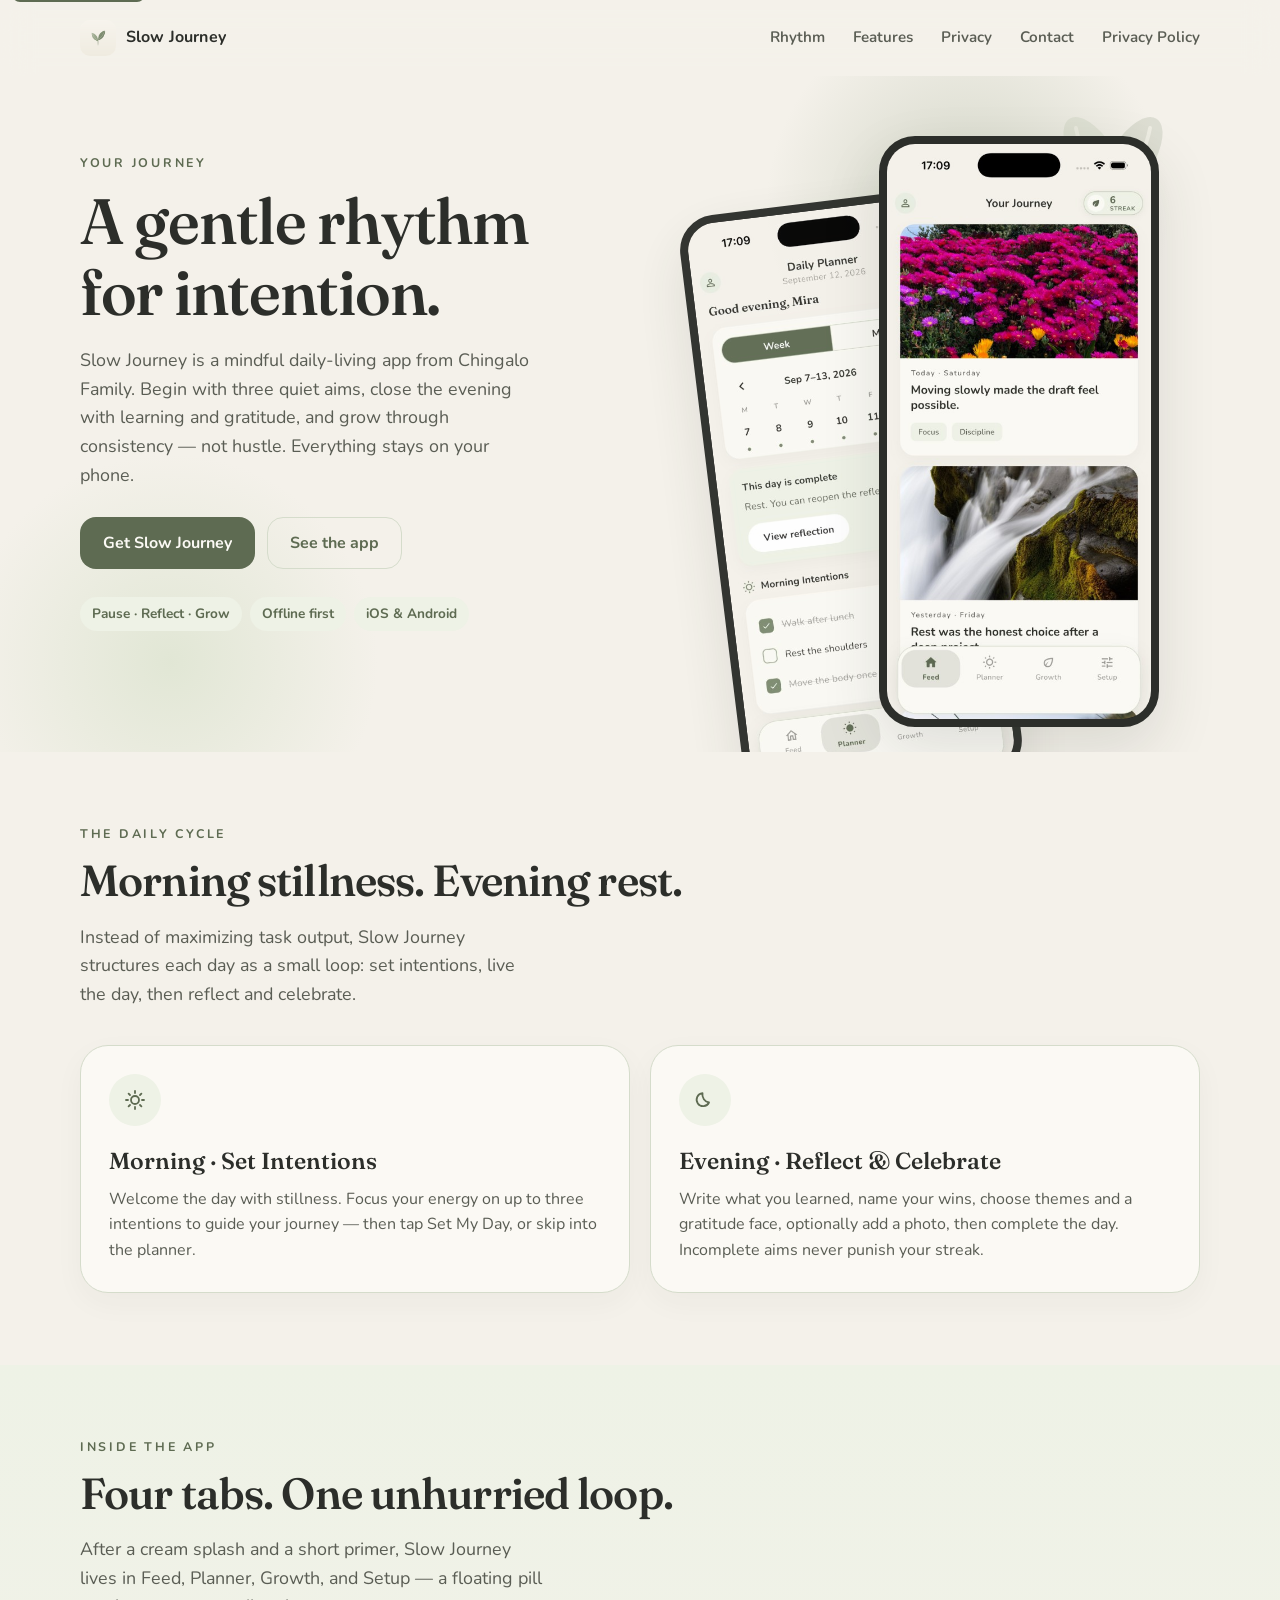
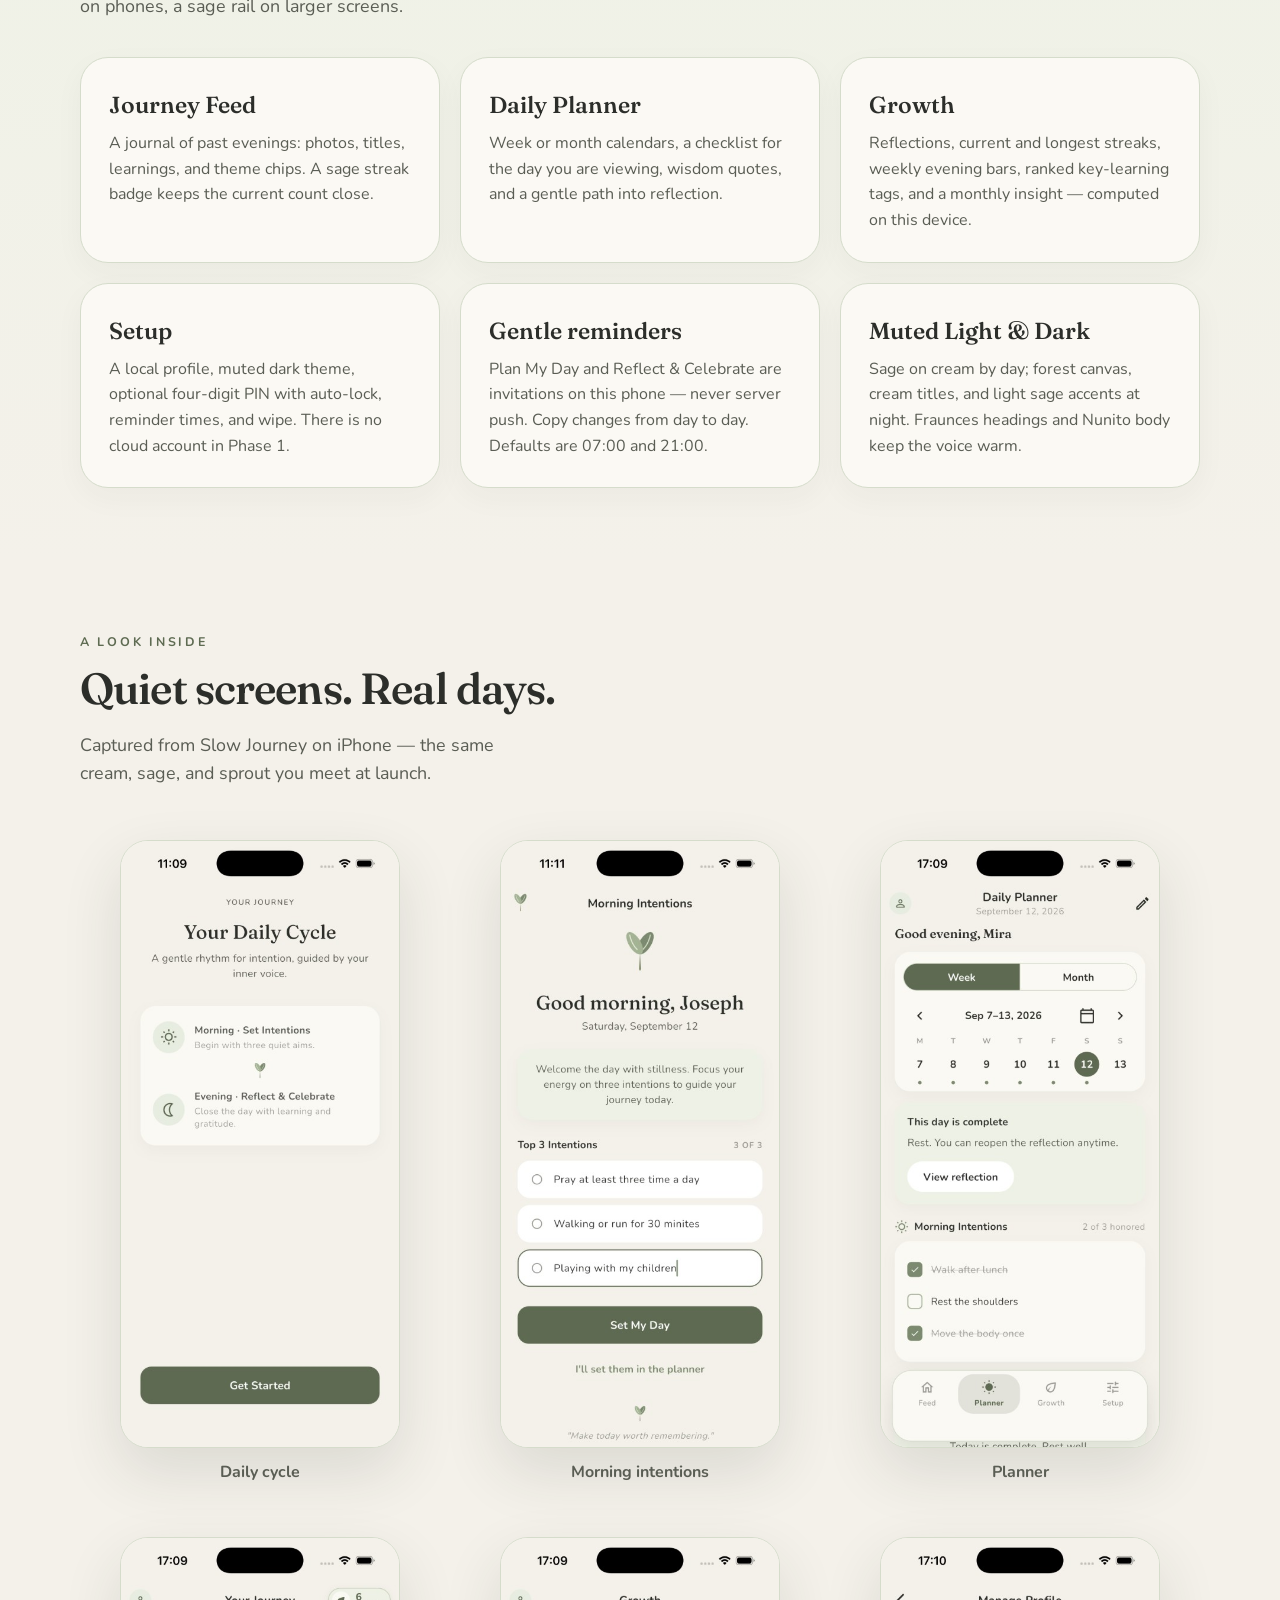
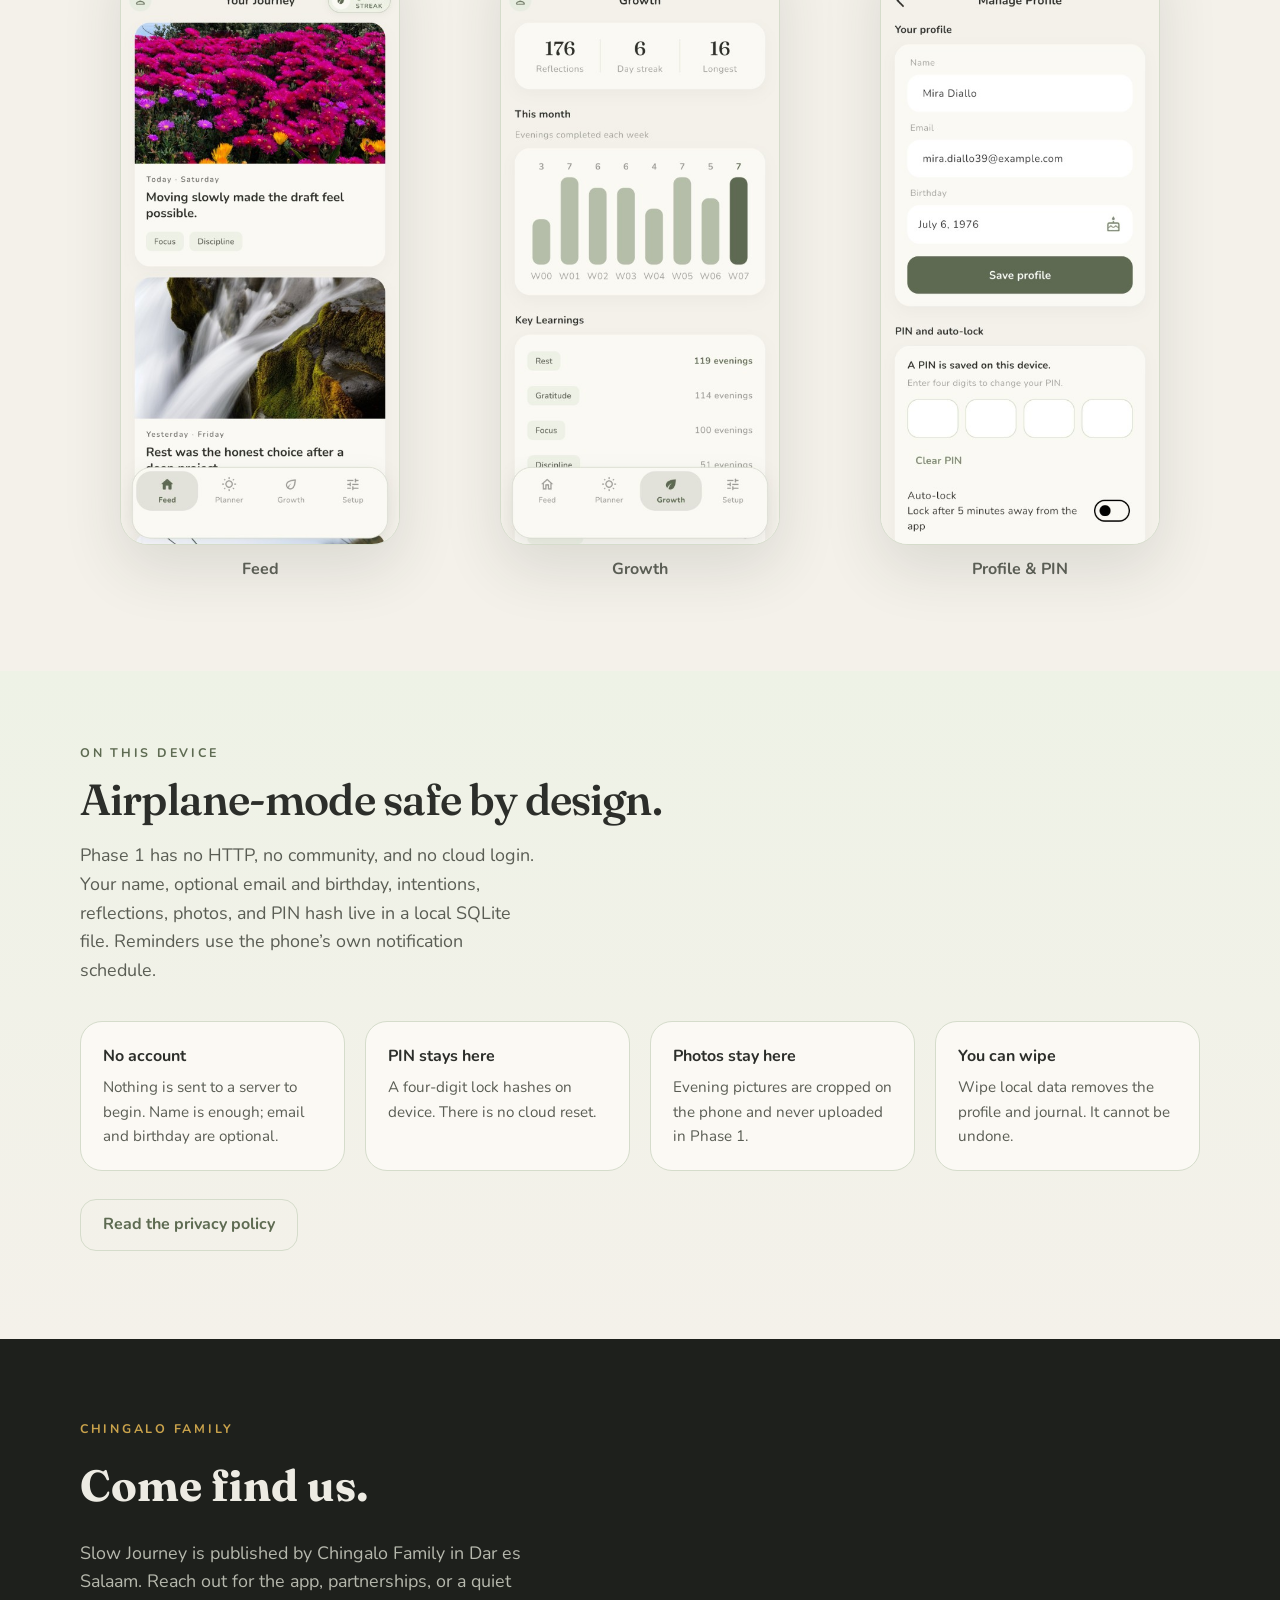
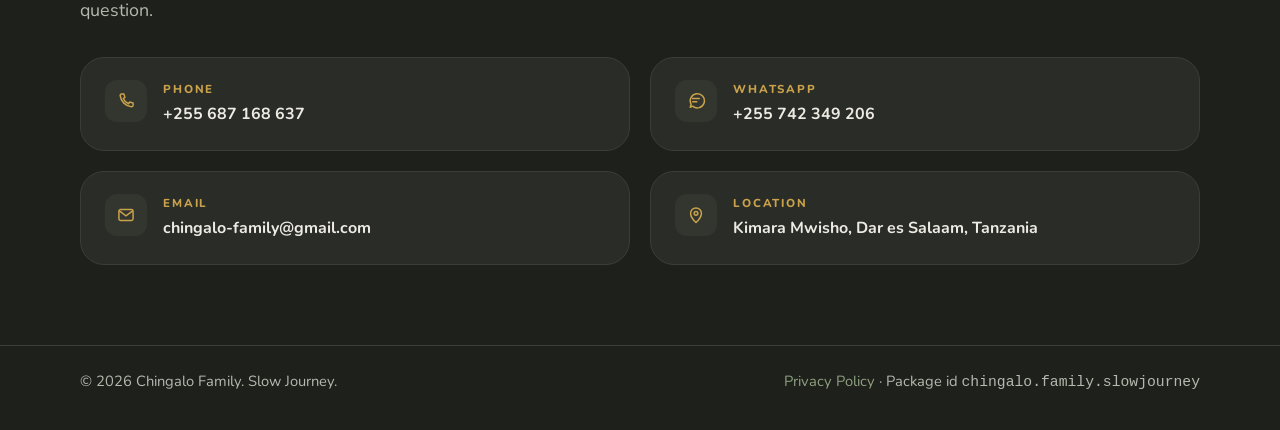
==== index.html @ 46efecd9 "Publish Slow Journey marketing site with privacy policy. Co-authored-by: Cursor <cursoragent@cursor." ====
<!DOCTYPE html>
<html lang="en">
<head>
  <meta charset="utf-8" />
  <meta name="viewport" content="width=device-width, initial-scale=1" />
  <meta name="description" content="Slow Journey is a calm, offline-first daily rhythm app: morning intentions, evening reflection, and gentle growth. Pause · Reflect · Grow." />
  <meta name="theme-color" content="#F4F1EA" />
  <meta property="og:title" content="Slow Journey" />
  <meta property="og:description" content="A mindful daily-living app. Set three quiet aims, reflect in the evening, and grow through consistency — fully on your device." />
  <meta property="og:image" content="assets/app-icon.png" />
  <title>Slow Journey — Pause · Reflect · Grow</title>
  <link rel="icon" href="assets/app-icon.png" type="image/png" />
  <link rel="apple-touch-icon" href="assets/app-icon.png" />
  <link rel="stylesheet" href="css/styles.css" />
</head>
<body>
  <a class="skip-link" href="#main">Skip to content</a>

  <header class="site-header">
    <div class="site-header__inner">
      <a class="brand-lockup" href="index.html" aria-label="Slow Journey home">
        <img src="assets/app-icon.png" width="36" height="36" alt="" />
        Slow Journey
      </a>
      <button class="nav-toggle" type="button" aria-expanded="false" aria-controls="primary-nav" aria-label="Open menu">
        <span></span>
      </button>
      <nav class="nav-links" id="primary-nav" aria-label="Primary">
        <a href="#rhythm">Rhythm</a>
        <a href="#features">Features</a>
        <a href="#privacy">Privacy</a>
        <a href="#contact">Contact</a>
        <a href="privacy.html">Privacy Policy</a>
      </nav>
    </div>
  </header>

  <main id="main">
    <section class="hero" aria-label="Introduction">
      <div class="hero__glow hero__glow--a" aria-hidden="true"></div>
      <div class="hero__glow hero__glow--b" aria-hidden="true"></div>
      <img class="hero__sprout" src="assets/sprout.svg" alt="" aria-hidden="true" />
      <div class="hero__content">
        <div>
          <p class="eyebrow">Your journey</p>
          <h1>A gentle rhythm for intention.</h1>
          <p class="hero__lede">
            Slow Journey is a mindful daily-living app from Chingalo Family. Begin with three quiet aims, close the evening with learning and gratitude, and grow through consistency — not hustle. Everything stays on your phone.
          </p>
          <div class="cta-row">
            <a class="btn btn--primary" href="#contact">Get Slow Journey</a>
            <a class="btn btn--ghost" href="#look">See the app</a>
          </div>
          <div class="hero-pills" aria-label="Highlights">
            <span class="pill">Pause · Reflect · Grow</span>
            <span class="pill">Offline first</span>
            <span class="pill">iOS &amp; Android</span>
          </div>
        </div>
        <div class="hero-stage" aria-hidden="true">
          <div class="phone phone--back">
            <img src="assets/screenshots/planner.png" alt="" />
          </div>
          <div class="phone phone--front">
            <img src="assets/screenshots/feed.jpg" alt="" />
          </div>
        </div>
      </div>
    </section>

    <section class="section" id="rhythm">
      <div class="section__inner">
        <p class="eyebrow reveal">The daily cycle</p>
        <h2 class="section__title reveal">Morning stillness. Evening rest.</h2>
        <p class="section__lede reveal">
          Instead of maximizing task output, Slow Journey structures each day as a small loop: set intentions, live the day, then reflect and celebrate.
        </p>
        <div class="rhythm-grid">
          <article class="card reveal">
            <div class="icon-orb" aria-hidden="true">
              <svg viewBox="0 0 24 24" fill="none" stroke="#5E6B52" stroke-width="1.8">
                <circle cx="12" cy="12" r="4" />
                <path d="M12 3v2M12 19v2M3 12h2M19 12h2M5.6 5.6l1.4 1.4M17 17l1.4 1.4M18.4 5.6 17 7M7 17l-1.4 1.4" stroke-linecap="round" />
              </svg>
            </div>
            <h3>Morning · Set Intentions</h3>
            <p>Welcome the day with stillness. Focus your energy on up to three intentions to guide your journey — then tap Set My Day, or skip into the planner.</p>
          </article>
          <article class="card reveal">
            <div class="icon-orb" aria-hidden="true">
              <svg viewBox="0 0 24 24" fill="none" stroke="#5E6B52" stroke-width="1.8">
                <path d="M16 14.5A6.5 6.5 0 1 1 9.5 5.2 8 8 0 0 0 16 14.5Z" stroke-linejoin="round" />
              </svg>
            </div>
            <h3>Evening · Reflect &amp; Celebrate</h3>
            <p>Write what you learned, name your wins, choose themes and a gratitude face, optionally add a photo, then complete the day. Incomplete aims never punish your streak.</p>
          </article>
        </div>
      </div>
    </section>

    <section class="section section--mist" id="features">
      <div class="section__inner">
        <p class="eyebrow reveal">Inside the app</p>
        <h2 class="section__title reveal">Four tabs. One unhurried loop.</h2>
        <p class="section__lede reveal">
          After a cream splash and a short primer, Slow Journey lives in Feed, Planner, Growth, and Setup — a floating pill on phones, a sage rail on larger screens.
        </p>
        <div class="feature-grid">
          <article class="card reveal">
            <h3>Journey Feed</h3>
            <p>A journal of past evenings: photos, titles, learnings, and theme chips. A sage streak badge keeps the current count close.</p>
          </article>
          <article class="card reveal">
            <h3>Daily Planner</h3>
            <p>Week or month calendars, a checklist for the day you are viewing, wisdom quotes, and a gentle path into reflection.</p>
          </article>
          <article class="card reveal">
            <h3>Growth</h3>
            <p>Reflections, current and longest streaks, weekly evening bars, ranked key-learning tags, and a monthly insight — computed on this device.</p>
          </article>
          <article class="card reveal">
            <h3>Setup</h3>
            <p>A local profile, muted dark theme, optional four-digit PIN with auto-lock, reminder times, and wipe. There is no cloud account in Phase 1.</p>
          </article>
          <article class="card reveal">
            <h3>Gentle reminders</h3>
            <p>Plan My Day and Reflect &amp; Celebrate are invitations on this phone — never server push. Copy changes from day to day. Defaults are 07:00 and 21:00.</p>
          </article>
          <article class="card reveal">
            <h3>Muted Light &amp; Dark</h3>
            <p>Sage on cream by day; forest canvas, cream titles, and light sage accents at night. Fraunces headings and Nunito body keep the voice warm.</p>
          </article>
        </div>
      </div>
    </section>

    <section class="section" id="look">
      <div class="section__inner">
        <p class="eyebrow reveal">A look inside</p>
        <h2 class="section__title reveal">Quiet screens. Real days.</h2>
        <p class="section__lede reveal">Captured from Slow Journey on iPhone — the same cream, sage, and sprout you meet at launch.</p>
        <div class="shot-grid">
          <figure class="shot reveal">
            <div class="shot-frame">
              <img src="assets/screenshots/daily-cycle.png" alt="Your Daily Cycle primer with morning intentions and evening reflection" />
            </div>
            <figcaption>Daily cycle</figcaption>
          </figure>
          <figure class="shot reveal">
            <div class="shot-frame">
              <img src="assets/screenshots/morning-intentions.png" alt="Morning Intentions with three aims and Set My Day" />
            </div>
            <figcaption>Morning intentions</figcaption>
          </figure>
          <figure class="shot reveal">
            <div class="shot-frame">
              <img src="assets/screenshots/planner.png" alt="Daily Planner week view with completed day and honored intentions" />
            </div>
            <figcaption>Planner</figcaption>
          </figure>
          <figure class="shot reveal">
            <div class="shot-frame">
              <img src="assets/screenshots/feed.jpg" alt="Your Journey feed with photo journal cards and streak badge" />
            </div>
            <figcaption>Feed</figcaption>
          </figure>
          <figure class="shot reveal">
            <div class="shot-frame">
              <img src="assets/screenshots/growth.png" alt="Growth stats, weekly evening chart, and key learning tags" />
            </div>
            <figcaption>Growth</figcaption>
          </figure>
          <figure class="shot reveal">
            <div class="shot-frame">
              <img src="assets/screenshots/profile.png" alt="Manage Profile with name, email, birthday, PIN, and auto-lock" />
            </div>
            <figcaption>Profile &amp; PIN</figcaption>
          </figure>
        </div>
      </div>
    </section>

    <section class="section section--mist" id="privacy">
      <div class="section__inner">
        <p class="eyebrow reveal">On this device</p>
        <h2 class="section__title reveal">Airplane-mode safe by design.</h2>
        <p class="section__lede reveal">
          Phase 1 has no HTTP, no community, and no cloud login. Your name, optional email and birthday, intentions, reflections, photos, and PIN hash live in a local SQLite file. Reminders use the phone’s own notification schedule.
        </p>
        <div class="privacy-grid">
          <div class="privacy-item reveal">
            <strong>No account</strong>
            <p>Nothing is sent to a server to begin. Name is enough; email and birthday are optional.</p>
          </div>
          <div class="privacy-item reveal">
            <strong>PIN stays here</strong>
            <p>A four-digit lock hashes on device. There is no cloud reset.</p>
          </div>
          <div class="privacy-item reveal">
            <strong>Photos stay here</strong>
            <p>Evening pictures are cropped on the phone and never uploaded in Phase 1.</p>
          </div>
          <div class="privacy-item reveal">
            <strong>You can wipe</strong>
            <p>Wipe local data removes the profile and journal. It cannot be undone.</p>
          </div>
        </div>
        <p class="reveal" style="margin-top:28px">
          <a class="btn btn--ghost" href="privacy.html">Read the privacy policy</a>
        </p>
      </div>
    </section>

    <section class="contact" id="contact">
      <div class="section__inner">
        <p class="eyebrow">Chingalo Family</p>
        <h2>Come find us.</h2>
        <p class="section__lede">
          Slow Journey is published by Chingalo Family in Dar es Salaam. Reach out for the app, partnerships, or a quiet question.
        </p>
        <div class="contact-grid">
          <a class="contact-card" href="tel:+255687168637">
            <div class="contact-icon" aria-hidden="true">
              <svg width="20" height="20" viewBox="0 0 24 24" fill="none" stroke="currentColor" stroke-width="1.8"><path d="M6.5 3.5h3l1.2 4.2-2 1.2a12 12 0 0 0 6.4 6.4l1.2-2 4.2 1.2v3A2 2 0 0 1 18.5 19 15.5 15.5 0 0 1 5 5.5a2 2 0 0 1 1.5-2Z" stroke-linejoin="round"/></svg>
            </div>
            <div>
              <span class="contact-label">Phone</span>
              <span class="contact-value">+255 687 168 637</span>
            </div>
          </a>
          <a class="contact-card" href="https://wa.me/255742349206" target="_blank" rel="noopener noreferrer">
            <div class="contact-icon" aria-hidden="true">
              <svg width="20" height="20" viewBox="0 0 24 24" fill="none" stroke="currentColor" stroke-width="1.8"><path d="M8 9h8M8 13h5" stroke-linecap="round"/><path d="M5 19.5 6.2 16A8.5 8.5 0 1 1 8 18.2L5 19.5Z" stroke-linejoin="round"/></svg>
            </div>
            <div>
              <span class="contact-label">WhatsApp</span>
              <span class="contact-value">+255 742 349 206</span>
            </div>
          </a>
          <a class="contact-card" href="mailto:chingalo-family@gmail.com">
            <div class="contact-icon" aria-hidden="true">
              <svg width="20" height="20" viewBox="0 0 24 24" fill="none" stroke="currentColor" stroke-width="1.8"><rect x="3.5" y="5.5" width="17" height="13" rx="2"/><path d="m4 7 8 6 8-6"/></svg>
            </div>
            <div>
              <span class="contact-label">Email</span>
              <span class="contact-value">chingalo-family@gmail.com</span>
            </div>
          </a>
          <div class="contact-card">
            <div class="contact-icon" aria-hidden="true">
              <svg width="20" height="20" viewBox="0 0 24 24" fill="none" stroke="currentColor" stroke-width="1.8"><path d="M12 21s6.5-5.6 6.5-11A6.5 6.5 0 0 0 5.5 10c0 5.4 6.5 11 6.5 11Z"/><circle cx="12" cy="10" r="2.2"/></svg>
            </div>
            <div>
              <span class="contact-label">Location</span>
              <span class="contact-value">Kimara Mwisho, Dar es Salaam, Tanzania</span>
            </div>
          </div>
        </div>
      </div>
    </section>
  </main>

  <footer class="site-footer">
    <div class="site-footer__inner">
      <span>© <span data-year></span> Chingalo Family. Slow Journey.</span>
      <span>
        <a href="privacy.html">Privacy Policy</a>
         · Package id <code>chingalo.family.slowjourney</code>
      </span>
    </div>
  </footer>
  <script src="js/main.js"></script>
</body>
</html>
---- css/styles.css ----
@font-face {
  font-family: "Fraunces";
  src: url("../assets/fonts/Fraunces.ttf") format("truetype");
  font-weight: 100 900;
  font-style: normal;
  font-display: swap;
}

@font-face {
  font-family: "Nunito";
  src: url("../assets/fonts/Nunito.ttf") format("truetype");
  font-weight: 200 900;
  font-style: normal;
  font-display: swap;
}

:root {
  --sage: #7c8b6f;
  --sage-dark: #5e6b52;
  --sage-soft: #a9b49c;
  --cream: #f4f1ea;
  --cream-surface: #fbf9f4;
  --ink: #2c2e2a;
  --ink-600: #5a5d54;
  --ink-300: #9a9c93;
  --olive: #6b7a50;
  --mist: #eef2e6;
  --mist-photo: #d9e2cc;
  --hairline: #d5dccb;
  --forest: #1e201c;
  --forest-surface: #2a2d27;
  --forest-text: #edebe3;
  --forest-muted: #b6b8ad;
  --forest-accent: #8fa07f;
  --gold: #c9a24b;
  --error: #b4685e;
  --shadow: 0 24px 60px rgba(44, 46, 42, 0.12);
  --radius-lg: 28px;
  --header-h: 76px;
  --max: 1120px;
}

*,
*::before,
*::after {
  box-sizing: border-box;
}

html {
  scroll-behavior: smooth;
}

body {
  margin: 0;
  font-family: "Nunito", system-ui, sans-serif;
  color: var(--ink);
  background: var(--cream);
  line-height: 1.6;
  min-height: 100vh;
}

img {
  max-width: 100%;
  display: block;
}

a {
  color: var(--sage-dark);
}

.skip-link {
  position: absolute;
  left: 12px;
  top: -40px;
  background: var(--sage-dark);
  color: var(--cream-surface);
  padding: 8px 12px;
  border-radius: 8px;
  z-index: 100;
}

.skip-link:focus {
  top: 12px;
}

.site-header {
  position: sticky;
  top: 0;
  z-index: 40;
  height: var(--header-h);
  display: flex;
  align-items: center;
  background: rgba(244, 241, 234, 0.72);
  backdrop-filter: blur(16px);
  border-bottom: 1px solid transparent;
}

.site-header.is-scrolled,
.site-header--page {
  border-bottom-color: var(--hairline);
}

.site-header__inner {
  width: min(var(--max), calc(100% - 40px));
  margin: 0 auto;
  display: flex;
  align-items: center;
  justify-content: space-between;
  gap: 20px;
}

.brand-lockup {
  display: flex;
  align-items: center;
  gap: 10px;
  text-decoration: none;
  color: var(--ink);
  font-weight: 700;
  letter-spacing: 0.01em;
}

.brand-lockup img {
  width: 36px;
  height: 36px;
  border-radius: 10px;
}

.nav-links {
  display: flex;
  align-items: center;
  gap: 28px;
}

.nav-links a {
  text-decoration: none;
  color: var(--ink-600);
  font-size: 0.95rem;
  font-weight: 650;
}

.nav-links a:hover,
.nav-links a[aria-current="page"] {
  color: var(--sage-dark);
}

.nav-toggle {
  display: none;
  border: 0;
  background: transparent;
  width: 42px;
  height: 42px;
  border-radius: 12px;
  cursor: pointer;
}

.nav-toggle span,
.nav-toggle span::before,
.nav-toggle span::after {
  display: block;
  width: 18px;
  height: 2px;
  background: var(--ink);
  position: relative;
}

.nav-toggle span::before,
.nav-toggle span::after {
  content: "";
  position: absolute;
  left: 0;
}

.nav-toggle span::before {
  top: -6px;
}

.nav-toggle span::after {
  top: 6px;
}

.hero {
  position: relative;
  overflow: hidden;
  padding: 36px 20px 80px;
}

.hero__glow {
  position: absolute;
  width: 420px;
  height: 420px;
  border-radius: 50%;
  background: radial-gradient(circle, rgba(169, 180, 156, 0.45), transparent 68%);
  pointer-events: none;
}

.hero__glow--a {
  top: -80px;
  right: 8%;
}

.hero__glow--b {
  bottom: -120px;
  left: -40px;
  background: radial-gradient(circle, rgba(217, 226, 204, 0.7), transparent 70%);
}

.hero__sprout {
  position: absolute;
  width: 180px;
  opacity: 0.18;
  right: 6%;
  top: 28px;
  pointer-events: none;
}

.hero__content {
  width: min(var(--max), 100%);
  margin: 0 auto;
  display: grid;
  grid-template-columns: 1.05fr 0.95fr;
  gap: 48px;
  align-items: center;
  position: relative;
}

.eyebrow {
  margin: 0 0 12px;
  font-size: 0.78rem;
  letter-spacing: 0.22em;
  text-transform: uppercase;
  color: var(--sage-dark);
  font-weight: 700;
}

.hero h1,
.section__title,
.page-hero h1 {
  font-family: "Fraunces", Georgia, serif;
  font-weight: 560;
  letter-spacing: -0.02em;
  line-height: 1.12;
  margin: 0;
}

.hero h1 {
  font-size: clamp(2.6rem, 5vw, 4.4rem);
  max-width: 11ch;
}

.hero__lede,
.section__lede {
  color: var(--ink-600);
  font-size: 1.12rem;
  max-width: 42ch;
}

.cta-row {
  display: flex;
  flex-wrap: wrap;
  gap: 12px;
  margin-top: 28px;
}

.btn {
  display: inline-flex;
  align-items: center;
  justify-content: center;
  min-height: 52px;
  padding: 0 22px;
  border-radius: 16px;
  text-decoration: none;
  font-weight: 700;
  border: 1px solid transparent;
}

.btn--primary {
  background: var(--sage-dark);
  color: var(--cream-surface);
}

.btn--primary:hover {
  background: var(--olive);
}

.btn--ghost {
  background: transparent;
  color: var(--sage-dark);
  border-color: var(--hairline);
}

.btn--ghost:hover {
  background: var(--mist);
}

.hero-pills {
  display: flex;
  flex-wrap: wrap;
  gap: 8px;
  margin-top: 28px;
}

.pill {
  background: var(--mist);
  color: var(--sage-dark);
  border-radius: 999px;
  padding: 6px 12px;
  font-size: 0.85rem;
  font-weight: 700;
}

.hero-stage {
  position: relative;
  min-height: 560px;
}

.phone {
  width: min(280px, 72%);
  border-radius: 36px;
  overflow: hidden;
  box-shadow: var(--shadow);
  border: 8px solid #2c2e2a;
  background: #111;
  position: absolute;
}

.phone img {
  width: 100%;
  height: auto;
}

.phone--front {
  right: 8%;
  top: 24px;
  z-index: 2;
}

.phone--back {
  left: 4%;
  top: 88px;
  transform: rotate(-7deg);
  z-index: 1;
  opacity: 0.96;
}

.section {
  padding: 72px 20px;
}

.section--mist {
  background: linear-gradient(180deg, #eef2e6 0%, var(--cream) 100%);
}

.section__inner {
  width: min(var(--max), 100%);
  margin: 0 auto;
}

.section__title {
  font-size: clamp(2rem, 3.4vw, 3rem);
  margin: 8px 0 12px;
}

.rhythm-grid,
.feature-grid,
.privacy-grid,
.shot-grid,
.contact-grid {
  display: grid;
  gap: 20px;
}

.rhythm-grid {
  grid-template-columns: 1fr 1fr;
  margin-top: 36px;
}

.card {
  background: var(--cream-surface);
  border: 1px solid var(--hairline);
  border-radius: var(--radius-lg);
  padding: 28px;
  box-shadow: 0 10px 30px rgba(44, 46, 42, 0.04);
}

.icon-orb {
  width: 52px;
  height: 52px;
  border-radius: 50%;
  background: var(--mist);
  display: grid;
  place-items: center;
  margin-bottom: 16px;
}

.icon-orb svg {
  width: 24px;
  height: 24px;
}

.card h3 {
  font-family: "Fraunces", Georgia, serif;
  font-size: 1.45rem;
  margin: 0 0 8px;
  font-weight: 560;
}

.card p {
  margin: 0;
  color: var(--ink-600);
}

.feature-grid {
  grid-template-columns: repeat(3, 1fr);
  margin-top: 36px;
}

.shot-grid {
  grid-template-columns: repeat(3, 1fr);
  margin-top: 36px;
}

.shot figure {
  margin: 0;
}

.shot-frame {
  border-radius: 28px;
  overflow: hidden;
  border: 1px solid var(--hairline);
  background: var(--cream-surface);
  box-shadow: var(--shadow);
}

.shot figcaption {
  margin-top: 12px;
  text-align: center;
  color: var(--ink-600);
  font-weight: 700;
}

.privacy-grid {
  grid-template-columns: repeat(4, 1fr);
  margin-top: 36px;
}

.privacy-item {
  background: var(--cream-surface);
  border-radius: 22px;
  padding: 22px;
  border: 1px solid var(--hairline);
}

.privacy-item strong {
  display: block;
  margin-bottom: 6px;
}

.privacy-item p {
  margin: 0;
  color: var(--ink-600);
  font-size: 0.95rem;
}

.contact {
  background: var(--forest);
  color: var(--forest-text);
  padding: 80px 20px;
}

.contact .eyebrow {
  color: var(--gold);
}

.contact h2 {
  font-family: "Fraunces", Georgia, serif;
  font-size: clamp(2rem, 3.4vw, 3rem);
  margin: 8px 0 12px;
}

.contact .section__lede {
  color: var(--forest-muted);
}

.contact-grid {
  grid-template-columns: 1fr 1fr;
  margin-top: 32px;
}

.contact-card {
  background: var(--forest-surface);
  border-radius: 24px;
  padding: 22px 24px;
  display: flex;
  gap: 16px;
  align-items: flex-start;
  text-decoration: none;
  color: inherit;
  border: 1px solid #3a3e38;
}

.contact-card span {
  display: block;
}

.contact-label {
  color: var(--gold);
  font-size: 0.72rem;
  letter-spacing: 0.16em;
  text-transform: uppercase;
  font-weight: 800;
}

.contact-value {
  font-weight: 700;
  margin-top: 4px;
}

.contact-icon {
  width: 42px;
  height: 42px;
  border-radius: 12px;
  background: #32362f;
  display: grid;
  place-items: center;
  color: var(--gold);
  flex-shrink: 0;
}

.site-footer {
  background: var(--forest);
  color: var(--forest-muted);
  padding: 0 20px 36px;
  border-top: 1px solid #3a3e38;
}

.site-footer__inner {
  width: min(var(--max), 100%);
  margin: 0 auto;
  padding-top: 24px;
  display: flex;
  justify-content: space-between;
  gap: 16px;
  flex-wrap: wrap;
  font-size: 0.92rem;
}

.site-footer a {
  color: var(--forest-accent);
  text-decoration: none;
}

.page-hero {
  padding: 48px 20px 12px;
}

.meta {
  color: var(--ink-600);
}

.prose {
  width: min(760px, calc(100% - 40px));
  margin: 0 auto 80px;
}

.prose h2 {
  font-family: "Fraunces", Georgia, serif;
  font-size: 1.5rem;
  margin-top: 36px;
}

.prose ul {
  padding-left: 1.2em;
}

.reveal {
  opacity: 0;
  transform: translateY(16px);
  transition: opacity 0.6s ease, transform 0.6s ease;
}

.reveal.is-visible {
  opacity: 1;
  transform: none;
}

@media (max-width: 960px) {
  .hero__content,
  .rhythm-grid,
  .feature-grid,
  .shot-grid,
  .privacy-grid,
  .contact-grid {
    grid-template-columns: 1fr;
  }

  .hero-stage {
    min-height: 520px;
    justify-self: center;
    width: 100%;
  }

  .phone--front,
  .phone--back {
    position: relative;
    left: auto;
    right: auto;
    top: auto;
    transform: none;
    margin: 0 auto;
    width: min(280px, 78%);
  }

  .phone--back {
    display: none;
  }

  .nav-toggle {
    display: grid;
    place-items: center;
  }

  .nav-links {
    display: none;
    position: absolute;
    top: var(--header-h);
    left: 0;
    right: 0;
    background: var(--cream-surface);
    border-bottom: 1px solid var(--hairline);
    padding: 16px 24px 24px;
    flex-direction: column;
    align-items: flex-start;
    gap: 16px;
  }

  .nav-links.is-open {
    display: flex;
  }
}
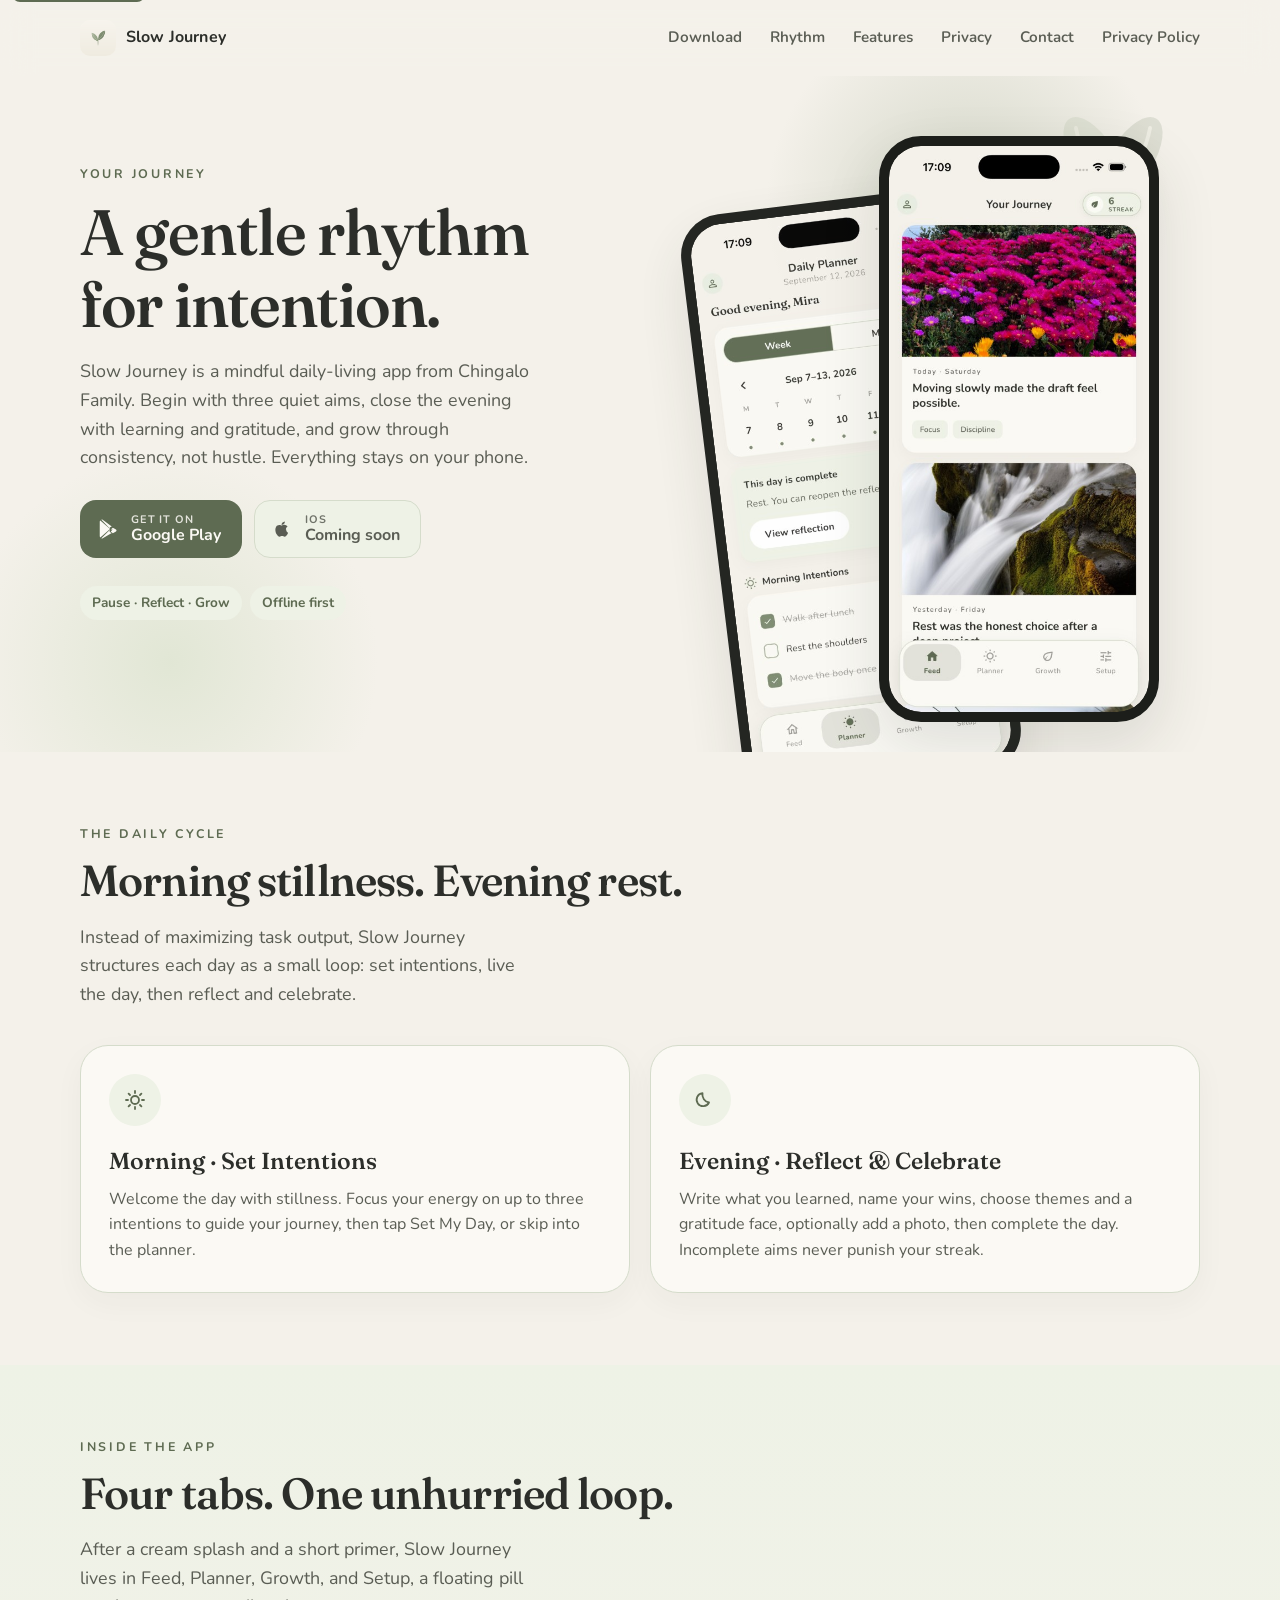
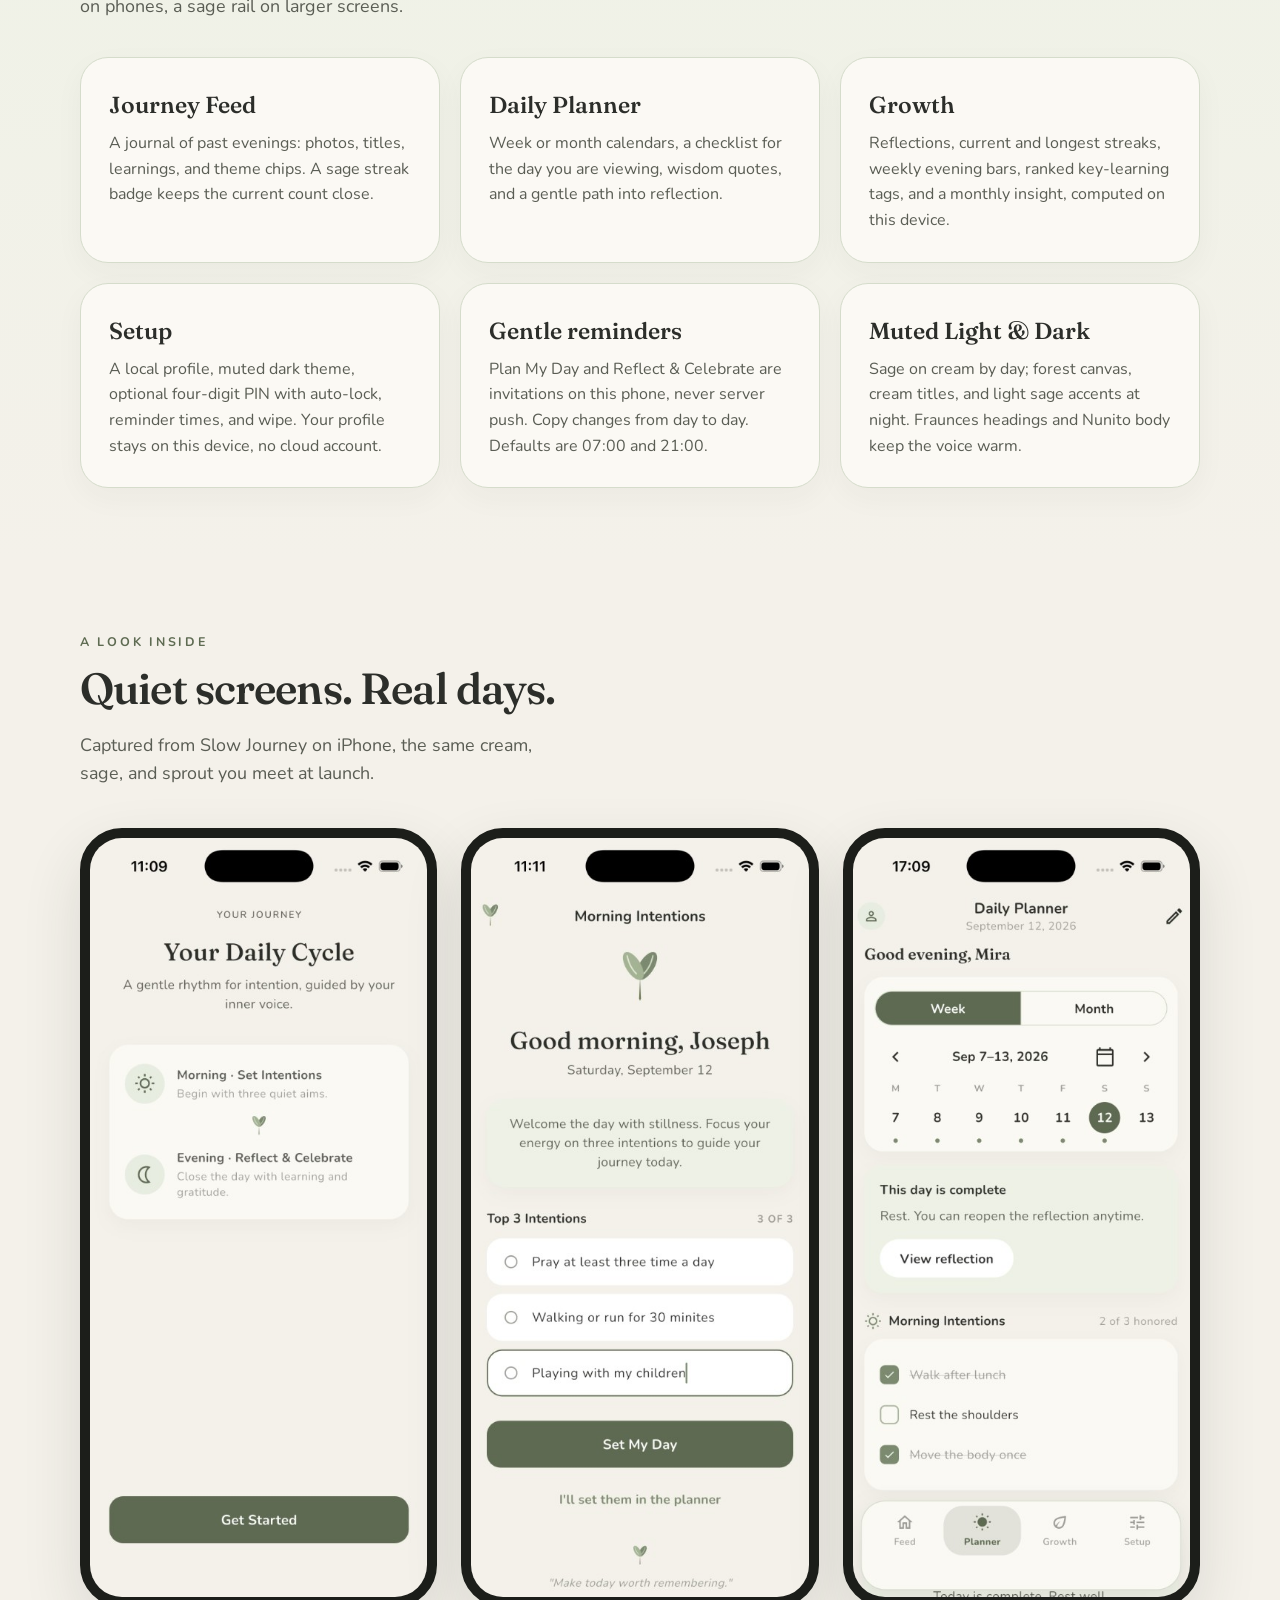
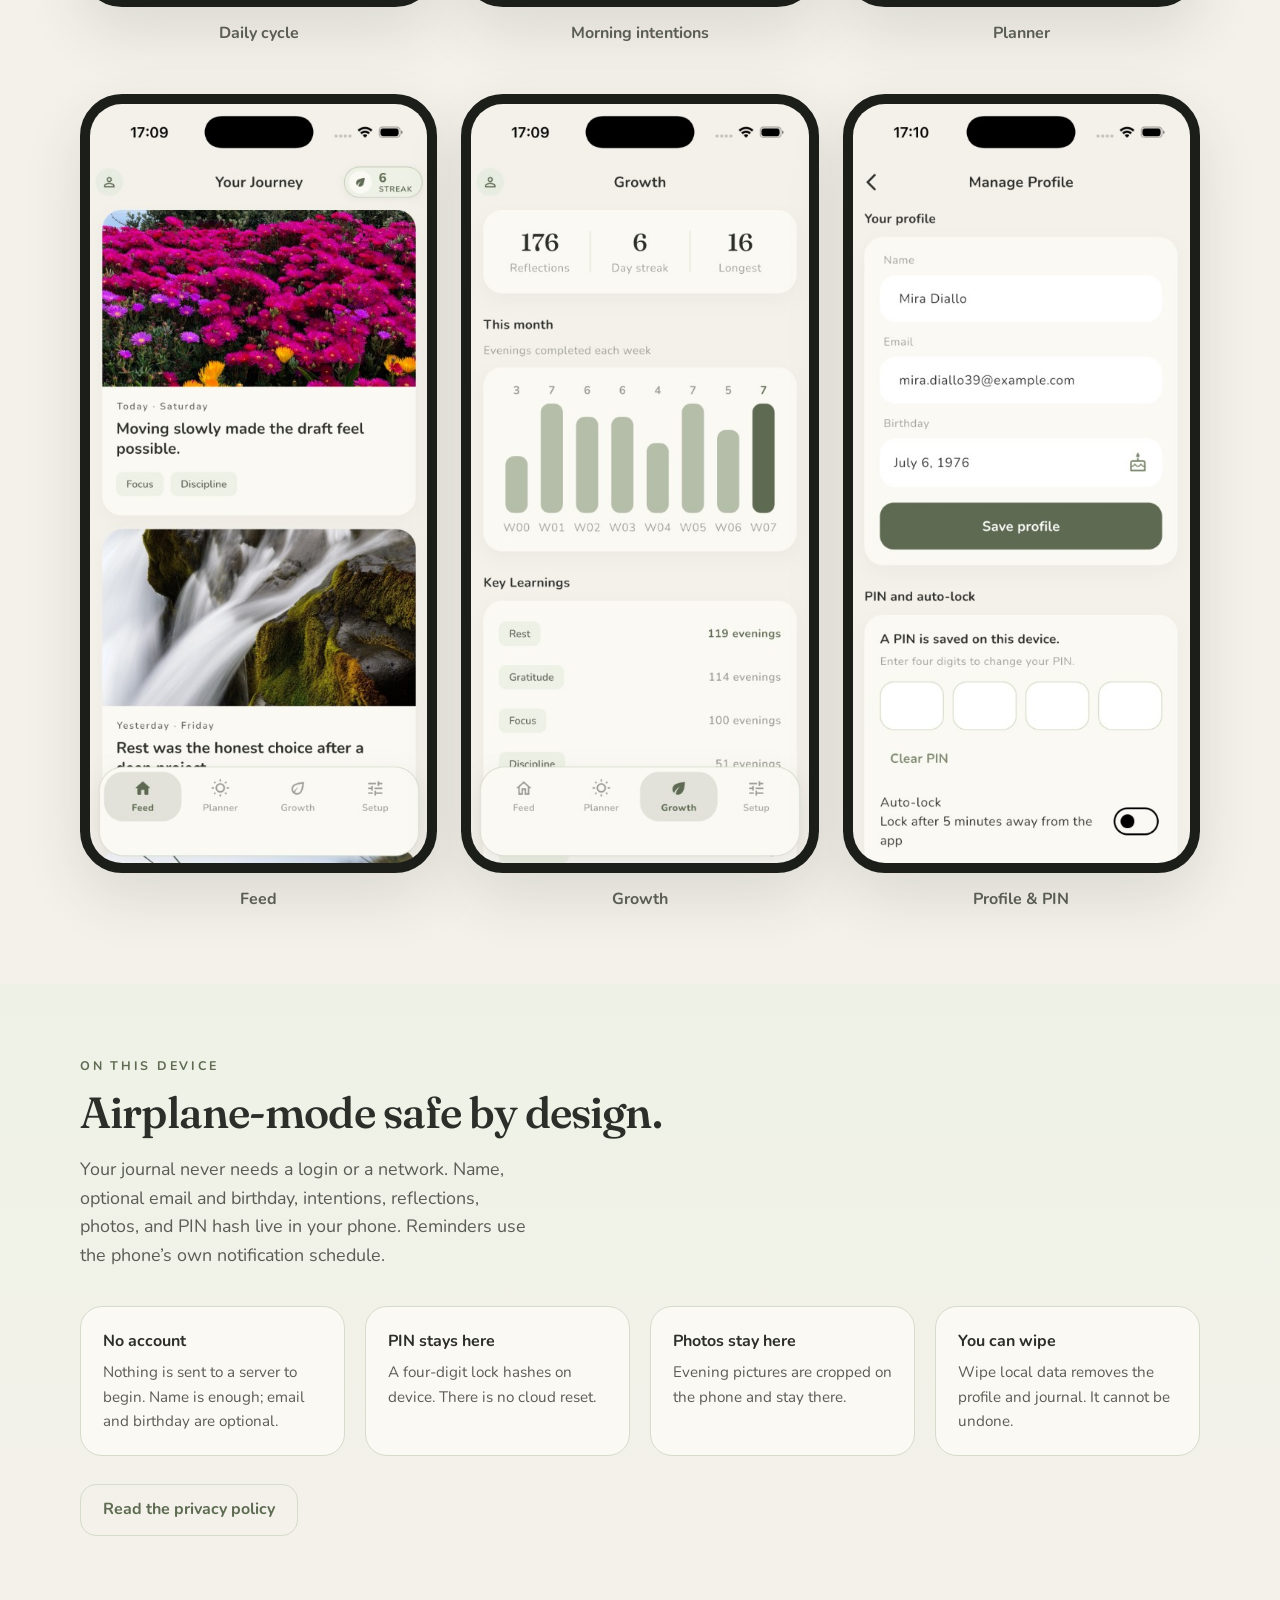
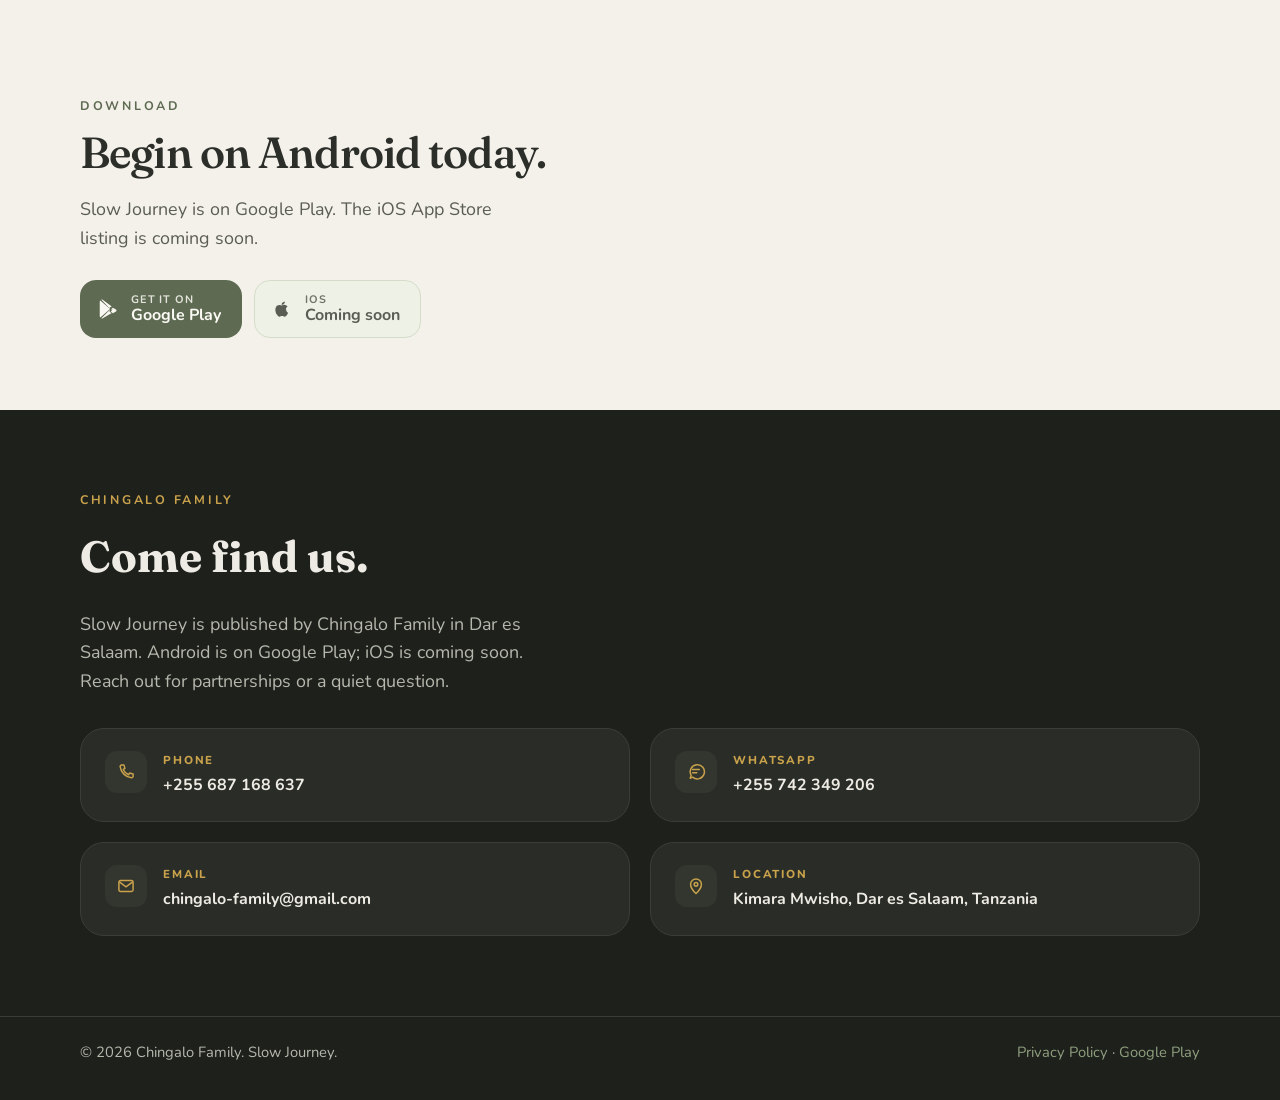
==== commit 0a833f66: "Enhance SEO and accessibility by updating meta tags, adding structured data, and improving content c" ====
--- a/index.html
+++ b/index.html
@@ -3,15 +3,117 @@
 <head>
   <meta charset="utf-8" />
   <meta name="viewport" content="width=device-width, initial-scale=1" />
-  <meta name="description" content="Slow Journey is a calm, offline-first daily rhythm app: morning intentions, evening reflection, and gentle growth. Pause · Reflect · Grow." />
+  <title>Slow Journey -Offline Daily Intention &amp; Reflection App</title>
+  <meta name="description" content="Slow Journey is a calm, offline-first daily rhythm app for iOS and Android. Set morning intentions, reflect in the evening, and grow through consistency. Pause · Reflect · Grow. By Chingalo Family in Dar es Salaam." />
+  <meta name="author" content="Chingalo Family" />
+  <meta name="application-name" content="Slow Journey" />
   <meta name="theme-color" content="#F4F1EA" />
-  <meta property="og:title" content="Slow Journey" />
-  <meta property="og:description" content="A mindful daily-living app. Set three quiet aims, reflect in the evening, and grow through consistency — fully on your device." />
-  <meta property="og:image" content="assets/app-icon.png" />
-  <title>Slow Journey — Pause · Reflect · Grow</title>
+  <meta name="robots" content="index, follow, max-image-preview:large, max-snippet:-1, max-video-preview:-1" />
+  <meta name="googlebot" content="index, follow" />
+  <link rel="canonical" href="https://chingalo-family.github.io/slow-journey-website/" />
+  <link rel="alternate" hreflang="en" href="https://chingalo-family.github.io/slow-journey-website/" />
+  <link rel="alternate" hreflang="x-default" href="https://chingalo-family.github.io/slow-journey-website/" />
+  <meta property="og:type" content="website" />
+  <meta property="og:locale" content="en_US" />
+  <meta property="og:site_name" content="Slow Journey" />
+  <meta property="og:url" content="https://chingalo-family.github.io/slow-journey-website/" />
+  <meta property="og:title" content="Slow Journey -Pause · Reflect · Grow" />
+  <meta property="og:description" content="A mindful daily-living app. Set three quiet aims, reflect in the evening, and grow through consistency -fully on your device." />
+  <meta property="og:image" content="https://chingalo-family.github.io/slow-journey-website/assets/og-image.png" />
+  <meta property="og:image:type" content="image/png" />
+  <meta property="og:image:width" content="1280" />
+  <meta property="og:image:height" content="720" />
+  <meta property="og:image:alt" content="Slow Journey -Pause · Reflect · Grow" />
+  <meta name="twitter:card" content="summary_large_image" />
+  <meta name="twitter:title" content="Slow Journey -Pause · Reflect · Grow" />
+  <meta name="twitter:description" content="A calm, offline-first daily rhythm app: morning intentions, evening reflection, and gentle growth." />
+  <meta name="twitter:image" content="https://chingalo-family.github.io/slow-journey-website/assets/og-image.png" />
   <link rel="icon" href="assets/app-icon.png" type="image/png" />
   <link rel="apple-touch-icon" href="assets/app-icon.png" />
   <link rel="stylesheet" href="css/styles.css" />
+  <script type="application/ld+json">
+  {
+    "@context": "https://schema.org",
+    "@graph": [
+      {
+        "@type": "Organization",
+        "@id": "https://chingalo-family.github.io/slow-journey-website/#organization",
+        "name": "Chingalo Family",
+        "email": "chingalo-family@gmail.com",
+        "telephone": "+255687168637",
+        "url": "https://chingalo-family.github.io/slow-journey-website/",
+        "logo": "https://chingalo-family.github.io/slow-journey-website/assets/app-icon.png",
+        "address": {
+          "@type": "PostalAddress",
+          "streetAddress": "Kimara Mwisho",
+          "addressLocality": "Dar es Salaam",
+          "addressCountry": "TZ"
+        },
+        "contactPoint": {
+          "@type": "ContactPoint",
+          "telephone": "+255687168637",
+          "email": "chingalo-family@gmail.com",
+          "contactType": "customer support",
+          "areaServed": "TZ",
+          "availableLanguage": "en"
+        }
+      },
+      {
+        "@type": "WebSite",
+        "@id": "https://chingalo-family.github.io/slow-journey-website/#website",
+        "url": "https://chingalo-family.github.io/slow-journey-website/",
+        "name": "Slow Journey",
+        "description": "Official site for Slow Journey, an offline-first daily intention and reflection app.",
+        "inLanguage": "en",
+        "publisher": { "@id": "https://chingalo-family.github.io/slow-journey-website/#organization" }
+      },
+      {
+        "@type": "WebPage",
+        "@id": "https://chingalo-family.github.io/slow-journey-website/#webpage",
+        "url": "https://chingalo-family.github.io/slow-journey-website/",
+        "name": "Slow Journey -Offline Daily Intention & Reflection App",
+        "isPartOf": { "@id": "https://chingalo-family.github.io/slow-journey-website/#website" },
+        "about": { "@id": "https://chingalo-family.github.io/slow-journey-website/#app" },
+        "inLanguage": "en"
+      },
+      {
+        "@type": "SoftwareApplication",
+        "@id": "https://chingalo-family.github.io/slow-journey-website/#app",
+        "name": "Slow Journey",
+        "applicationCategory": "LifestyleApplication",
+        "operatingSystem": "Android",
+        "applicationSubCategory": "Health & Lifestyle",
+        "downloadUrl": "https://play.google.com/store/apps/details?id=chingalo.family.slowjourney",
+        "installUrl": "https://play.google.com/store/apps/details?id=chingalo.family.slowjourney",
+        "sameAs": "https://play.google.com/store/apps/details?id=chingalo.family.slowjourney",
+        "description": "A calm, offline-first daily rhythm app: morning intentions, evening reflection, journey feed, and growth streaks. Data stays on your device. Android is available on Google Play; iOS is coming soon.",
+        "url": "https://chingalo-family.github.io/slow-journey-website/",
+        "image": "https://chingalo-family.github.io/slow-journey-website/assets/og-image.png",
+        "screenshot": [
+          "https://chingalo-family.github.io/slow-journey-website/assets/screenshots/feed.jpg",
+          "https://chingalo-family.github.io/slow-journey-website/assets/screenshots/planner.png",
+          "https://chingalo-family.github.io/slow-journey-website/assets/screenshots/growth.png"
+        ],
+        "author": { "@id": "https://chingalo-family.github.io/slow-journey-website/#organization" },
+        "publisher": { "@id": "https://chingalo-family.github.io/slow-journey-website/#organization" },
+        "offers": {
+          "@type": "Offer",
+          "price": "0",
+          "priceCurrency": "USD"
+        },
+        "featureList": [
+          "Morning intentions",
+          "Evening reflection",
+          "Daily planner",
+          "Journey feed",
+          "Growth streaks",
+          "On-device PIN",
+          "Offline first"
+        ]
+      }
+    ]
+  }
+  </script>
 </head>
 <body>
   <a class="skip-link" href="#main">Skip to content</a>
@@ -26,6 +128,7 @@
         <span></span>
       </button>
       <nav class="nav-links" id="primary-nav" aria-label="Primary">
+        <a href="#download">Download</a>
         <a href="#rhythm">Rhythm</a>
         <a href="#features">Features</a>
         <a href="#privacy">Privacy</a>
@@ -45,16 +148,36 @@
           <p class="eyebrow">Your journey</p>
           <h1>A gentle rhythm for intention.</h1>
           <p class="hero__lede">
-            Slow Journey is a mindful daily-living app from Chingalo Family. Begin with three quiet aims, close the evening with learning and gratitude, and grow through consistency — not hustle. Everything stays on your phone.
+            Slow Journey is a mindful daily-living app from Chingalo Family. Begin with three quiet aims, close the evening with learning and gratitude, and grow through consistency, not hustle. Everything stays on your phone.
           </p>
-          <div class="cta-row">
-            <a class="btn btn--primary" href="#contact">Get Slow Journey</a>
-            <a class="btn btn--ghost" href="#look">See the app</a>
+          <div class="cta-row" id="download">
+            <a
+              class="btn btn--store btn--primary"
+              href="https://play.google.com/store/apps/details?id=chingalo.family.slowjourney"
+              target="_blank"
+              rel="noopener noreferrer"
+            >
+              <svg class="btn__icon" viewBox="0 0 24 24" aria-hidden="true" fill="currentColor">
+                <path d="M3.6 2.8 14.2 12 3.6 21.2A1.6 1.6 0 0 1 3 20V4c0-.5.2-1 .6-1.2Zm11.4 9.8 2.3-2 3.4 2c.8.4.8 1.6 0 2.1l-3.4 2-2.3-2 2.1-2.05L15 12.6Zm-1.1.6L4.8 22.2c.3.2.7.3 1 .1l10.3-5.9-2.2-1.2Zm0-2.8 2.2-1.2L5.8 1.7c-.3-.2-.7-.1-1 .1L14 11.4Z"/>
+              </svg>
+              <span class="btn__label">
+                <span class="btn__kicker">Get it on</span>
+                Google Play
+              </span>
+            </a>
+            <span class="btn btn--store btn--soon" aria-disabled="true">
+              <svg class="btn__icon" viewBox="0 0 24 24" aria-hidden="true" fill="currentColor">
+                <path d="M16.2 12.6c0-2.2 1.8-3.3 1.9-3.4-1-1.5-2.6-1.7-3.1-1.7-1.3-.1-2.6.8-3.2.8-.7 0-1.7-.8-2.8-.7-1.4 0-2.8.8-3.5 2.1-1.5 2.6-.4 6.5 1.1 8.6.7 1 1.6 2.2 2.7 2.1 1.1 0 1.5-.7 2.8-.7s1.6.7 2.8.7c1.2 0 1.9-1 2.6-2 .8-1.2 1.1-2.3 1.1-2.4-.1 0-2.1-.8-2.1-3.4Zm-2-6.2c.6-.7 1-1.7.9-2.7-0.9.1-1.9.6-2.5 1.3-.6.6-1.1 1.6-1 2.6 1 .1 1.9-.5 2.6-1.2Z"/>
+              </svg>
+              <span class="btn__label">
+                <span class="btn__kicker">iOS</span>
+                Coming soon
+              </span>
+            </span>
           </div>
           <div class="hero-pills" aria-label="Highlights">
             <span class="pill">Pause · Reflect · Grow</span>
             <span class="pill">Offline first</span>
-            <span class="pill">iOS &amp; Android</span>
           </div>
         </div>
         <div class="hero-stage" aria-hidden="true">
@@ -84,7 +207,7 @@
               </svg>
             </div>
             <h3>Morning · Set Intentions</h3>
-            <p>Welcome the day with stillness. Focus your energy on up to three intentions to guide your journey — then tap Set My Day, or skip into the planner.</p>
+            <p>Welcome the day with stillness. Focus your energy on up to three intentions to guide your journey, then tap Set My Day, or skip into the planner.</p>
           </article>
           <article class="card reveal">
             <div class="icon-orb" aria-hidden="true">
@@ -104,7 +227,7 @@
         <p class="eyebrow reveal">Inside the app</p>
         <h2 class="section__title reveal">Four tabs. One unhurried loop.</h2>
         <p class="section__lede reveal">
-          After a cream splash and a short primer, Slow Journey lives in Feed, Planner, Growth, and Setup — a floating pill on phones, a sage rail on larger screens.
+          After a cream splash and a short primer, Slow Journey lives in Feed, Planner, Growth, and Setup, a floating pill on phones, a sage rail on larger screens.
         </p>
         <div class="feature-grid">
           <article class="card reveal">
@@ -117,15 +240,15 @@
           </article>
           <article class="card reveal">
             <h3>Growth</h3>
-            <p>Reflections, current and longest streaks, weekly evening bars, ranked key-learning tags, and a monthly insight — computed on this device.</p>
+            <p>Reflections, current and longest streaks, weekly evening bars, ranked key-learning tags, and a monthly insight, computed on this device.</p>
           </article>
           <article class="card reveal">
             <h3>Setup</h3>
-            <p>A local profile, muted dark theme, optional four-digit PIN with auto-lock, reminder times, and wipe. There is no cloud account in Phase 1.</p>
+            <p>A local profile, muted dark theme, optional four-digit PIN with auto-lock, reminder times, and wipe. Your profile stays on this device, no cloud account.</p>
           </article>
           <article class="card reveal">
             <h3>Gentle reminders</h3>
-            <p>Plan My Day and Reflect &amp; Celebrate are invitations on this phone — never server push. Copy changes from day to day. Defaults are 07:00 and 21:00.</p>
+            <p>Plan My Day and Reflect &amp; Celebrate are invitations on this phone, never server push. Copy changes from day to day. Defaults are 07:00 and 21:00.</p>
           </article>
           <article class="card reveal">
             <h3>Muted Light &amp; Dark</h3>
@@ -139,40 +262,40 @@
       <div class="section__inner">
         <p class="eyebrow reveal">A look inside</p>
         <h2 class="section__title reveal">Quiet screens. Real days.</h2>
-        <p class="section__lede reveal">Captured from Slow Journey on iPhone — the same cream, sage, and sprout you meet at launch.</p>
+        <p class="section__lede reveal">Captured from Slow Journey on iPhone, the same cream, sage, and sprout you meet at launch.</p>
         <div class="shot-grid">
-          <figure class="shot reveal">
-            <div class="shot-frame">
+          <figure class="shot">
+            <div class="device">
               <img src="assets/screenshots/daily-cycle.png" alt="Your Daily Cycle primer with morning intentions and evening reflection" />
             </div>
             <figcaption>Daily cycle</figcaption>
           </figure>
-          <figure class="shot reveal">
-            <div class="shot-frame">
+          <figure class="shot">
+            <div class="device">
               <img src="assets/screenshots/morning-intentions.png" alt="Morning Intentions with three aims and Set My Day" />
             </div>
             <figcaption>Morning intentions</figcaption>
           </figure>
-          <figure class="shot reveal">
-            <div class="shot-frame">
+          <figure class="shot">
+            <div class="device">
               <img src="assets/screenshots/planner.png" alt="Daily Planner week view with completed day and honored intentions" />
             </div>
             <figcaption>Planner</figcaption>
           </figure>
-          <figure class="shot reveal">
-            <div class="shot-frame">
+          <figure class="shot">
+            <div class="device">
               <img src="assets/screenshots/feed.jpg" alt="Your Journey feed with photo journal cards and streak badge" />
             </div>
             <figcaption>Feed</figcaption>
           </figure>
-          <figure class="shot reveal">
-            <div class="shot-frame">
+          <figure class="shot">
+            <div class="device">
               <img src="assets/screenshots/growth.png" alt="Growth stats, weekly evening chart, and key learning tags" />
             </div>
             <figcaption>Growth</figcaption>
           </figure>
-          <figure class="shot reveal">
-            <div class="shot-frame">
+          <figure class="shot">
+            <div class="device">
               <img src="assets/screenshots/profile.png" alt="Manage Profile with name, email, birthday, PIN, and auto-lock" />
             </div>
             <figcaption>Profile &amp; PIN</figcaption>
@@ -186,7 +309,7 @@
         <p class="eyebrow reveal">On this device</p>
         <h2 class="section__title reveal">Airplane-mode safe by design.</h2>
         <p class="section__lede reveal">
-          Phase 1 has no HTTP, no community, and no cloud login. Your name, optional email and birthday, intentions, reflections, photos, and PIN hash live in a local SQLite file. Reminders use the phone’s own notification schedule.
+          Your journal never needs a login or a network. Name, optional email and birthday, intentions, reflections, photos, and PIN hash live in your phone. Reminders use the phone’s own notification schedule.
         </p>
         <div class="privacy-grid">
           <div class="privacy-item reveal">
@@ -199,7 +322,7 @@
           </div>
           <div class="privacy-item reveal">
             <strong>Photos stay here</strong>
-            <p>Evening pictures are cropped on the phone and never uploaded in Phase 1.</p>
+            <p>Evening pictures are cropped on the phone and stay there.</p>
           </div>
           <div class="privacy-item reveal">
             <strong>You can wipe</strong>
@@ -212,12 +335,47 @@
       </div>
     </section>
 
+    <section class="section" id="get-app">
+      <div class="section__inner">
+        <p class="eyebrow reveal">Download</p>
+        <h2 class="section__title reveal">Begin on Android today.</h2>
+        <p class="section__lede reveal">
+          Slow Journey is on Google Play. The iOS App Store listing is coming soon.
+        </p>
+        <div class="cta-row reveal">
+          <a
+            class="btn btn--store btn--primary"
+            href="https://play.google.com/store/apps/details?id=chingalo.family.slowjourney"
+            target="_blank"
+            rel="noopener noreferrer"
+          >
+            <svg class="btn__icon" viewBox="0 0 24 24" aria-hidden="true" fill="currentColor">
+              <path d="M3.6 2.8 14.2 12 3.6 21.2A1.6 1.6 0 0 1 3 20V4c0-.5.2-1 .6-1.2Zm11.4 9.8 2.3-2 3.4 2c.8.4.8 1.6 0 2.1l-3.4 2-2.3-2 2.1-2.05L15 12.6Zm-1.1.6L4.8 22.2c.3.2.7.3 1 .1l10.3-5.9-2.2-1.2Zm0-2.8 2.2-1.2L5.8 1.7c-.3-.2-.7-.1-1 .1L14 11.4Z"/>
+            </svg>
+            <span class="btn__label">
+              <span class="btn__kicker">Get it on</span>
+              Google Play
+            </span>
+          </a>
+          <span class="btn btn--store btn--soon" aria-disabled="true">
+            <svg class="btn__icon" viewBox="0 0 24 24" aria-hidden="true" fill="currentColor">
+              <path d="M16.2 12.6c0-2.2 1.8-3.3 1.9-3.4-1-1.5-2.6-1.7-3.1-1.7-1.3-.1-2.6.8-3.2.8-.7 0-1.7-.8-2.8-.7-1.4 0-2.8.8-3.5 2.1-1.5 2.6-.4 6.5 1.1 8.6.7 1 1.6 2.2 2.7 2.1 1.1 0 1.5-.7 2.8-.7s1.6.7 2.8.7c1.2 0 1.9-1 2.6-2 .8-1.2 1.1-2.3 1.1-2.4-.1 0-2.1-.8-2.1-3.4Zm-2-6.2c.6-.7 1-1.7.9-2.7-0.9.1-1.9.6-2.5 1.3-.6.6-1.1 1.6-1 2.6 1 .1 1.9-.5 2.6-1.2Z"/>
+            </svg>
+            <span class="btn__label">
+              <span class="btn__kicker">iOS</span>
+              Coming soon
+            </span>
+          </span>
+        </div>
+      </div>
+    </section>
+
     <section class="contact" id="contact">
       <div class="section__inner">
         <p class="eyebrow">Chingalo Family</p>
         <h2>Come find us.</h2>
         <p class="section__lede">
-          Slow Journey is published by Chingalo Family in Dar es Salaam. Reach out for the app, partnerships, or a quiet question.
+          Slow Journey is published by Chingalo Family in Dar es Salaam. Android is on Google Play; iOS is coming soon. Reach out for partnerships or a quiet question.
         </p>
         <div class="contact-grid">
           <a class="contact-card" href="tel:+255687168637">
@@ -266,7 +424,8 @@
       <span>© <span data-year></span> Chingalo Family. Slow Journey.</span>
       <span>
         <a href="privacy.html">Privacy Policy</a>
-         · Package id <code>chingalo.family.slowjourney</code>
+         ·
+        <a href="https://play.google.com/store/apps/details?id=chingalo.family.slowjourney" target="_blank" rel="noopener noreferrer">Google Play</a>
       </span>
     </div>
   </footer>
--- a/css/styles.css
+++ b/css/styles.css
@@ -61,6 +61,7 @@
 
 img {
   max-width: 100%;
+  height: auto;
   display: block;
 }
 
@@ -292,6 +293,40 @@
   background: var(--mist);
 }
 
+.btn--store {
+  gap: 12px;
+  padding: 10px 20px 10px 16px;
+  text-align: left;
+  min-height: 58px;
+}
+
+.btn__icon {
+  width: 22px;
+  height: 22px;
+  flex-shrink: 0;
+}
+
+.btn__label {
+  display: flex;
+  flex-direction: column;
+  line-height: 1.15;
+}
+
+.btn__kicker {
+  font-size: 0.68rem;
+  font-weight: 700;
+  letter-spacing: 0.08em;
+  text-transform: uppercase;
+  opacity: 0.85;
+}
+
+.btn--soon {
+  background: var(--mist);
+  color: var(--ink-600);
+  border-color: var(--hairline);
+  cursor: default;
+}
+
 .hero-pills {
   display: flex;
   flex-wrap: wrap;
@@ -314,18 +349,67 @@
 }
 
 .phone {
-  width: min(280px, 72%);
-  border-radius: 36px;
+  border-radius: 42px;
   overflow: hidden;
   box-shadow: var(--shadow);
-  border: 8px solid #2c2e2a;
-  background: #111;
-  position: absolute;
+  border: 10px solid #1c1e1a;
+  background: #1c1e1a;
 }
 
 .phone img {
   width: 100%;
   height: auto;
+  display: block;
+  object-fit: cover;
+  object-position: top center;
+  border-radius: 32px;
+}
+
+.hero-stage .phone--front,
+.hero-stage .phone--back {
+  width: min(280px, 72%);
+  position: absolute;
+}
+
+.shot {
+  margin: 0;
+  min-width: 0;
+}
+
+.shot-grid {
+  display: grid;
+  grid-template-columns: repeat(3, minmax(0, 1fr));
+  gap: 48px 24px;
+  margin-top: 40px;
+  align-items: start;
+}
+
+.device {
+  display: block;
+  width: 100%;
+  aspect-ratio: 470 / 1024;
+  border-radius: 42px;
+  border: 10px solid #1c1e1a;
+  background: #1c1e1a;
+  box-shadow: var(--shadow);
+  overflow: hidden;
+  box-sizing: border-box;
+}
+
+.device img {
+  display: block;
+  width: 100%;
+  height: 100%;
+  max-width: none;
+  object-fit: cover;
+  object-position: top center;
+}
+
+.shot figcaption {
+  margin-top: 14px;
+  text-align: center;
+  color: var(--ink-600);
+  font-weight: 700;
 }
 
 .phone--front {
@@ -344,6 +428,7 @@
 
 .section {
   padding: 72px 20px;
+  position: relative;
 }
 
 .section--mist {
@@ -363,7 +448,6 @@
 .rhythm-grid,
 .feature-grid,
 .privacy-grid,
-.shot-grid,
 .contact-grid {
   display: grid;
   gap: 20px;
@@ -412,30 +496,6 @@
 .feature-grid {
   grid-template-columns: repeat(3, 1fr);
   margin-top: 36px;
-}
-
-.shot-grid {
-  grid-template-columns: repeat(3, 1fr);
-  margin-top: 36px;
-}
-
-.shot figure {
-  margin: 0;
-}
-
-.shot-frame {
-  border-radius: 28px;
-  overflow: hidden;
-  border: 1px solid var(--hairline);
-  background: var(--cream-surface);
-  box-shadow: var(--shadow);
-}
-
-.shot figcaption {
-  margin-top: 12px;
-  text-align: center;
-  color: var(--ink-600);
-  font-weight: 700;
 }
 
 .privacy-grid {
@@ -553,6 +613,20 @@
   padding: 48px 20px 12px;
 }
 
+.page-hero .section__inner {
+  width: min(760px, calc(100% - 40px));
+}
+
+#download,
+#get-app,
+#rhythm,
+#features,
+#look,
+#privacy,
+#contact {
+  scroll-margin-top: 88px;
+}
+
 .meta {
   color: var(--ink-600);
 }
@@ -594,9 +668,11 @@
   }
 
   .hero-stage {
-    min-height: 520px;
+    min-height: 0;
     justify-self: center;
-    width: 100%;
+    width: min(100%, 360px);
+    display: flex;
+    justify-content: center;
   }
 
   .phone--front,
@@ -606,12 +682,17 @@
     right: auto;
     top: auto;
     transform: none;
-    margin: 0 auto;
-    width: min(280px, 78%);
+    margin: 0;
+    width: 100%;
   }
 
   .phone--back {
     display: none;
+  }
+
+  .shot {
+    width: min(100%, 420px);
+    margin-inline: auto;
   }
 
   .nav-toggle {
